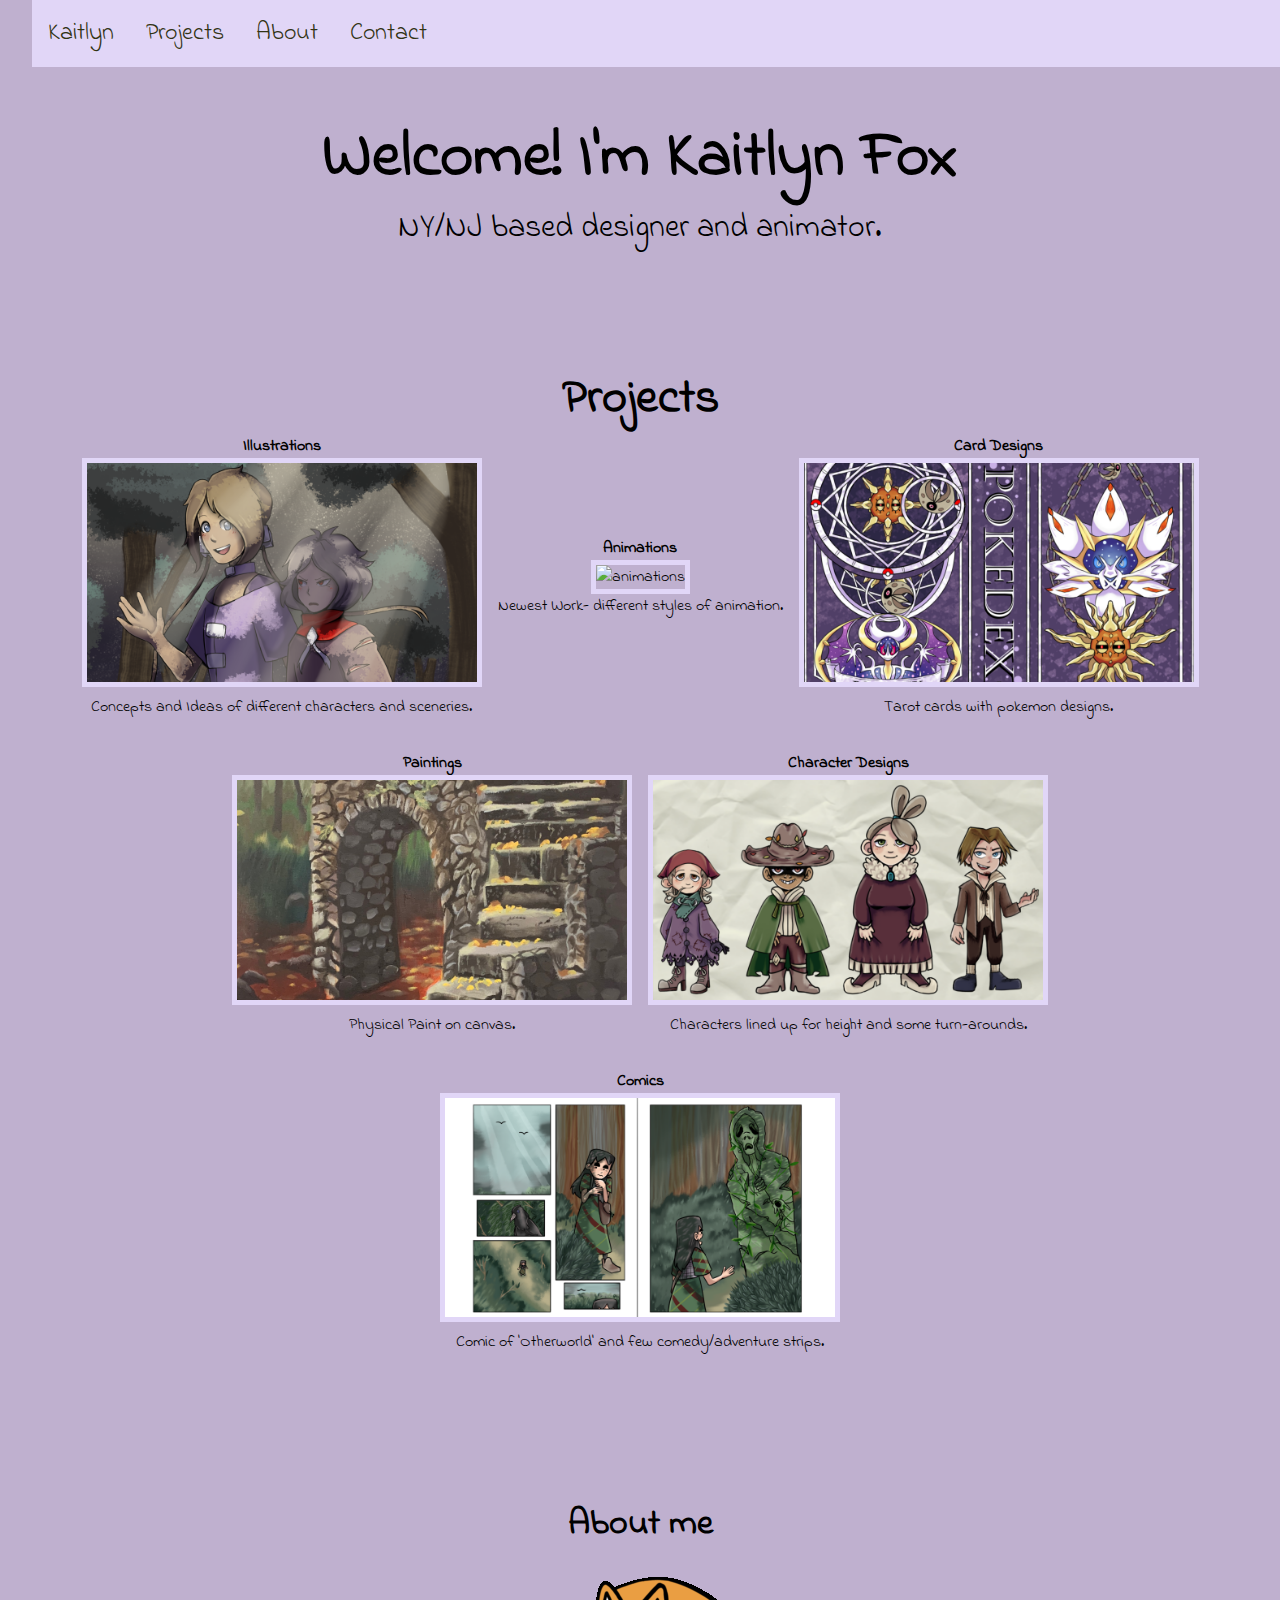
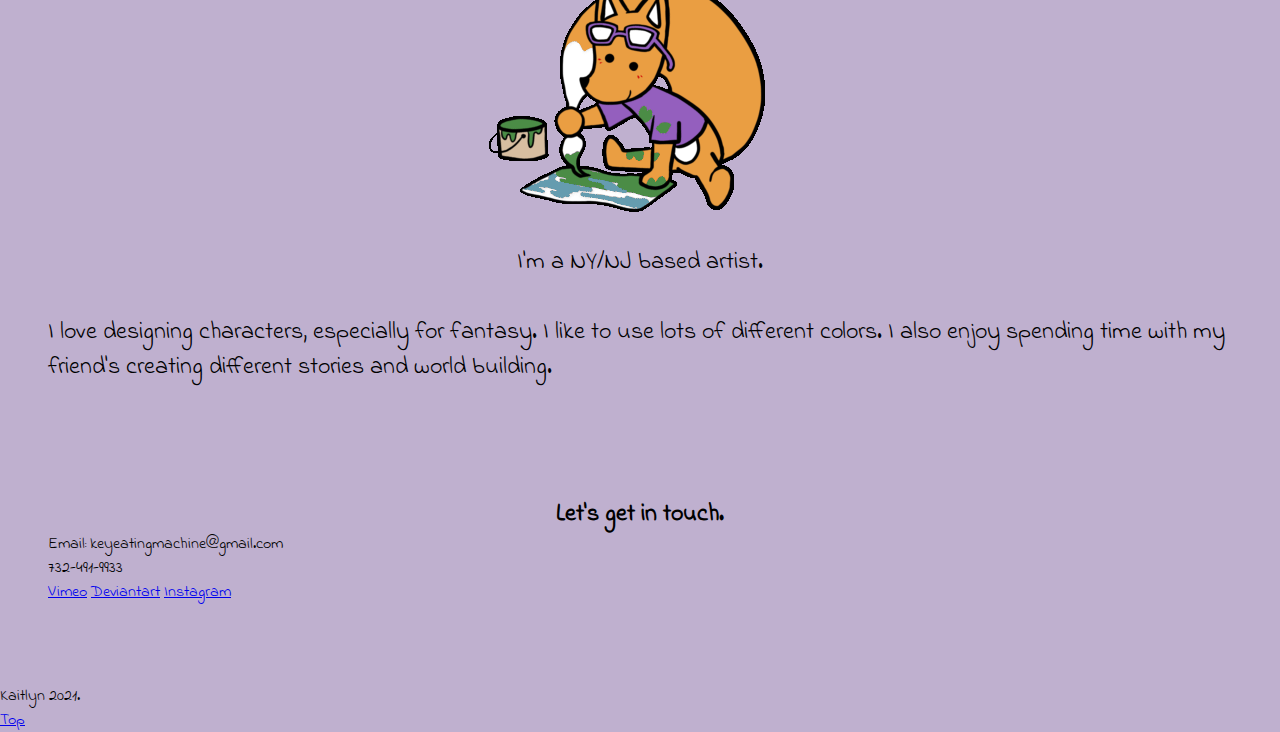
==== index.html @ 07442c0d "Example message here" ====
<!DOCTYPE html>
<html lang="en">
  <head>
    <link rel="preconnect" href="https://fonts.googleapis.com">
<link rel="preconnect" href="https://fonts.gstatic.com" crossorigin>
<link href="https://fonts.googleapis.com/css2?family=Indie+Flower&display=swap" rel="stylesheet">
    <meta charset="UTF-8" />
    <meta http-equiv="X-UA-Compatible" content="IE=edge" />
    <meta name="viewport" content="width=device-width, initial-scale=1.0" />
    <link rel="stylesheet" href="styles.css" />
    <script src="sandbox.js"></script>
    <title>Kaitlyn Fox</title>
  </head>
  <body>
    <div class="wrapper">
      <header>
        <nav>
          <ul class="nav-list">
            <li><a href="index.html">Kaitlyn</a></li>
            <li><a href="#project-section-top">Projects</a></li>
            <li><a href="#about-section-top">About</a></li>
            <li><a href="#contact-section-top">Contact</a></li>
          </ul>
        </nav>
      </header>

      <main id="top-of-page">
        <section class="intro-section">
          <h1>Welcome! I'm Kaitlyn Fox</h1>
          <p>NY/NJ based designer and animator.</p>
        </div>
        </section>

        <section class="project-section" id="project-section-top">
          <h2>Projects</h2>
<div class="photos">
          <div class="project-card">
            <h4>Illustrations</h4>
            <img src="images/characters1.png" alt="illustrations"class=img-1 />
            <p>
              Concepts and Ideas of different characters and sceneries.
            </p>
          </div>

          <div class="project-card">
            <h4>Animations</h4>
            <img src="images/astro-bunny-3-4.gif" alt="animations"class=img-1  />
            <p>
              Newest Work- different styles of animation. 
            </p>
          </div>

          <div class="project-card">
            <h4>Card Designs</h4>
            <a href="cards.html"><img src="images/poke-card-book1.png" alt="pokemon"class=img-1  /></a>
            <p>
             Tarot cards with pokemon designs.
            </p>
          </div>
          <div class="project-card">
            <h4>Paintings</h4>
            <img src="images/paintings1.png"alt="paintings"class=img-1 />
            <p>Physical Paint on canvas.</p>
          </div>
          <div class="project-card">
            <h4>Character Designs</h4>
            <img src="images/designs1.png"alt="designs"class=img-1 />
            <p>Characters lined up for height and some turn-arounds.</p>
          </div>

          <div class="project-card">
            <h4>Comics</h4>
            <a href="comics.html"><img src="images/comic1.png" alt="comic"class=img-1  /></a>
            <p>
              Comic of 'Otherworld' and few comedy/adventure strips.
            </p>
          </div>
          </div>
        </section>

        <section class="about-section" id="about-section-top">
          <h2>About me</h2>
          <div class="img-container">
            <img src="images/fox-brush.gif" alt="fox-brush" />
            <p>I'm a NY/NJ based artist.</p>
          </div>

          <br />

          <p>
            I love designing characters, especially for fantasy. I like to use lots of different colors. I also enjoy spending time with my friend's creating different stories and world building.
          </p>
        </section>

        <section class="contact-section" id="contact-section-top">
          <h2>Let's get in touch.</h2>
          <p>Email: keyeatingmachine@gmail.com</p>
          <p>732-491-9933</p>
          <a href="https://vimeo.com/user146940109">Vimeo</a>
          <a href="https://www.deviantart.com/keyeatingmachine">Deviantart</a>
          <a href="https://www.instagram.com/keyeatingmachine/">Instagram</a>

        </section>
      </main>

      <footer>
        <p>Kaitlyn 2021.</p>
        <a href="#top-of-page">Top</a>
      </footer>
    </div>
  </body>
</html>
---- styles.css ----
/* 1) Add to Reset 
  margin:0;
  padding:0;
*/
/* 2) body - background-color: *your pick* */
/* 3) body - font-family: *you pick* ;
/* 4) section - margin-bottom: 2rem */
/* 5) nav - margin-bottom: 1rem */
/* 6) .nav-list li - margin-right: 2rem;
/* 7).intro-section - text-align: center; */
/* 8) .projects-section - padding: 1rem 0;
/* 9) .project-card - margin-bottom: 1rem;
/* 10) .project-section h2 -text-align: center;

/* RESET */

* {
  margin:0;
  padding:0;
  box-sizing: border-box;
}

body {
  background-color:rgb(191, 176, 207);
  font-family: Georgia, 'Times New Roman', Times, serif;
  font-family: 'Indie Flower', cursive;
}
.img-1{
  width: 400px;
  border: 5px solid rgb(225, 214, 247);
}
.img-1:hover{
  width: 400px;
  border: 6px solid rgb(129, 105, 179);
}
.wrapper {
  padding: 2rem;
}

section {
  margin-bottom: 2rem;
}
nav {
  top: 0;
  width: 100%;
  margin-bottom: 1rem;
  font-family: 'Indie Flower', cursive;
  position: fixed;
  display: flex;
  align-items: baseline;
  justify-content: space-between;
  padding: 1rem;
  background-color: rgb(225, 214, 247);
}
.nav-list {
  list-style: none;
  display:flex;
  font-size: 1.5rem;
  
}
.nav-list li {
  margin-right: 2rem;
}
.nav-list li a {
  text-decoration: none;
  color: #313313;
}

.intro-section {
  /*min-height: 50vh;*/
  padding-top: 5rem;
  text-align: center;
  font-size: 2rem;
}
.project-section h2 {
  text-align: center;
}

.project-section {
  text-align: center;
  padding:3rem;
 
}
.project-card {
  margin-bottom: 1rem;
}
.project-section h2 {
font-size: 3rem;
}
.about-section {
 margin-bottom: 1rem;
 padding:3rem;
font-size: 1.5rem;
}

.about-section h2 {
  text-align: center;
}

.about-section img {
  margin: 0 auto;
}

.img-container {
  text-align: center;
}

.contact-section {
  padding:3rem;
}
.contact-section h2 {
  text-align: center;
  
}

.nav-list a:hover {
  color: rgb(79, 37, 231);
}
.photos {
  display: flex;
  gap:1rem;
  flex-wrap:wrap;
  align-items: center;
  justify-content: center;

}

.img-2{
  height:250px;
  
}
.img-3{
  height:300px;
}
.otherworld h2{
  text-align: center;
  font-size: 3rem;
}
.beginning{
  text-align: center;
}
.pokedex h2{
  text-align: center;
  font-size: 3rem;
}
.project-card:hover {
  transform: scale(1.05);
 
}

@media screen and (min-width:576px){
  body{
    display:grid;
    grid-row: column;
    flex-direction: column;
  }
  
}
@media screen and (max-width:576px){
  body{
    display: flexbox;
    flex: 1fr 1fr 1fr;
    grid-row: column;
    flex-direction: column;
  }
  
}
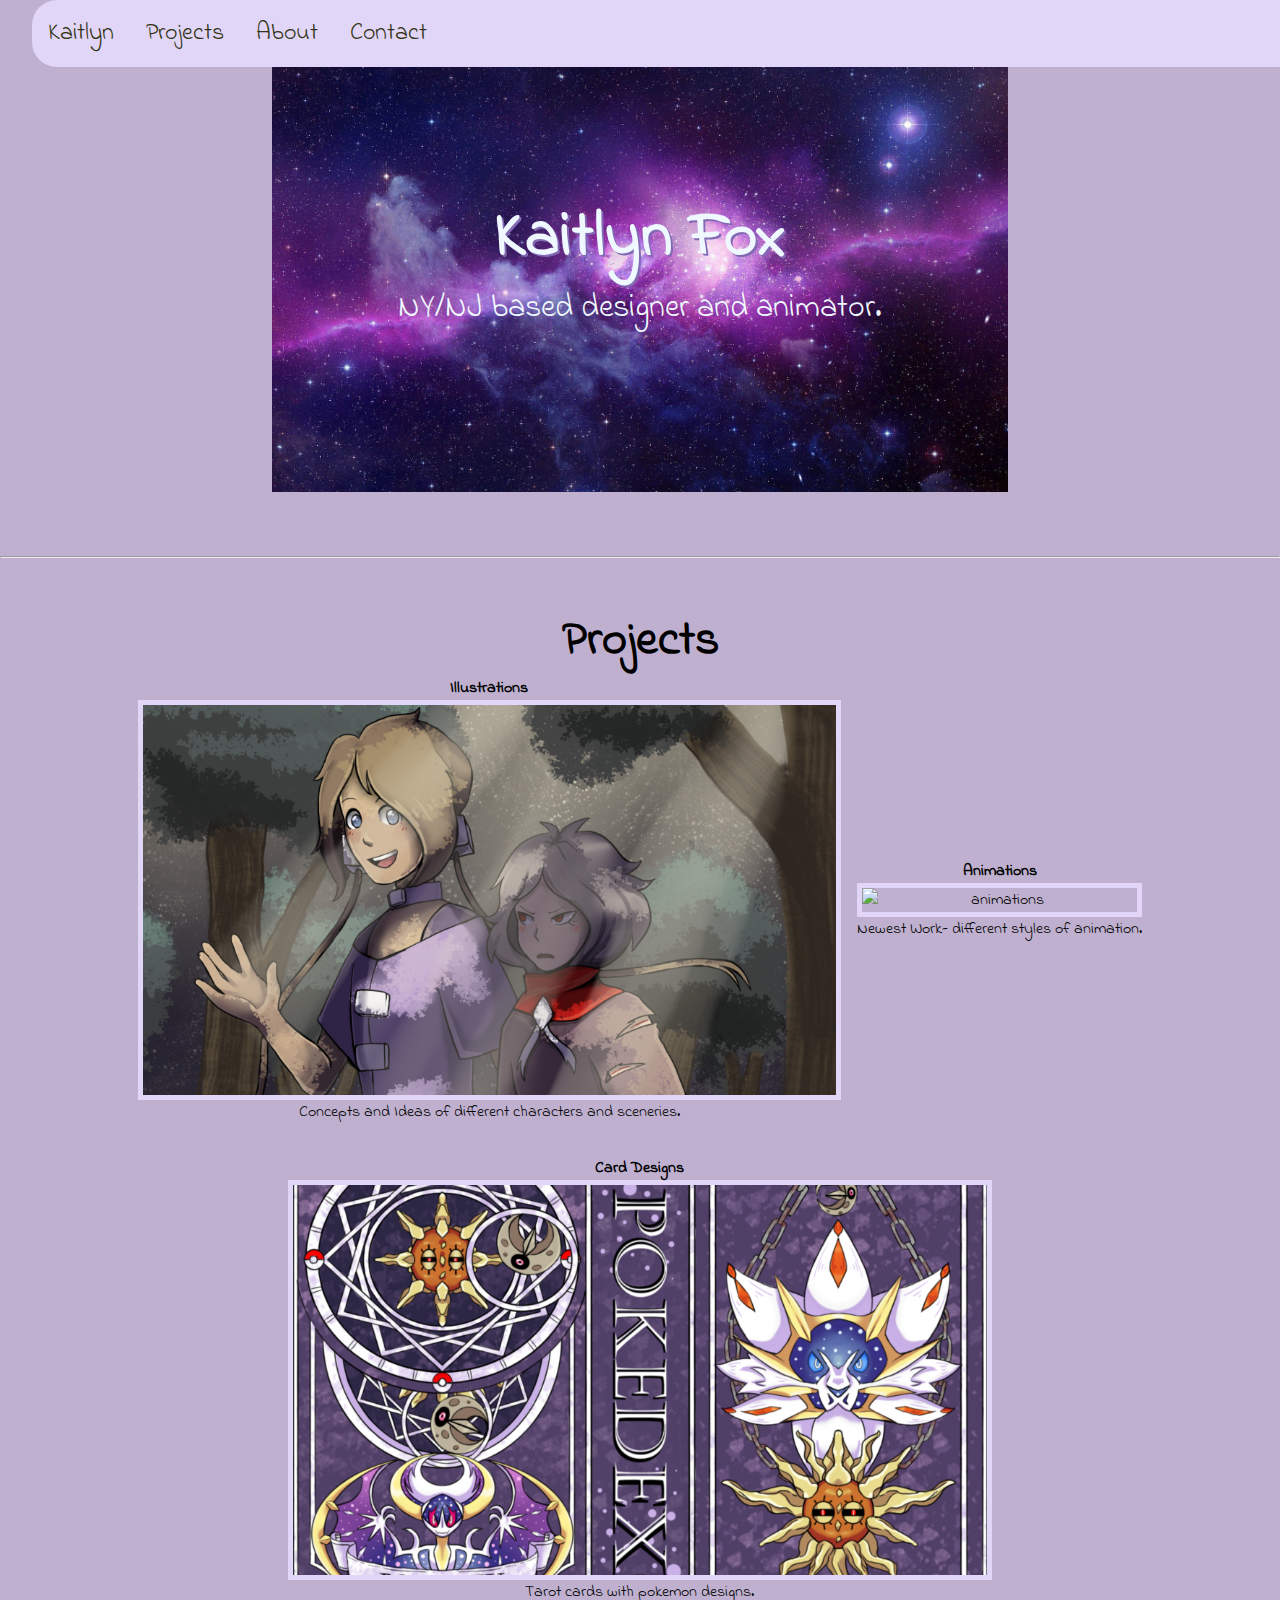
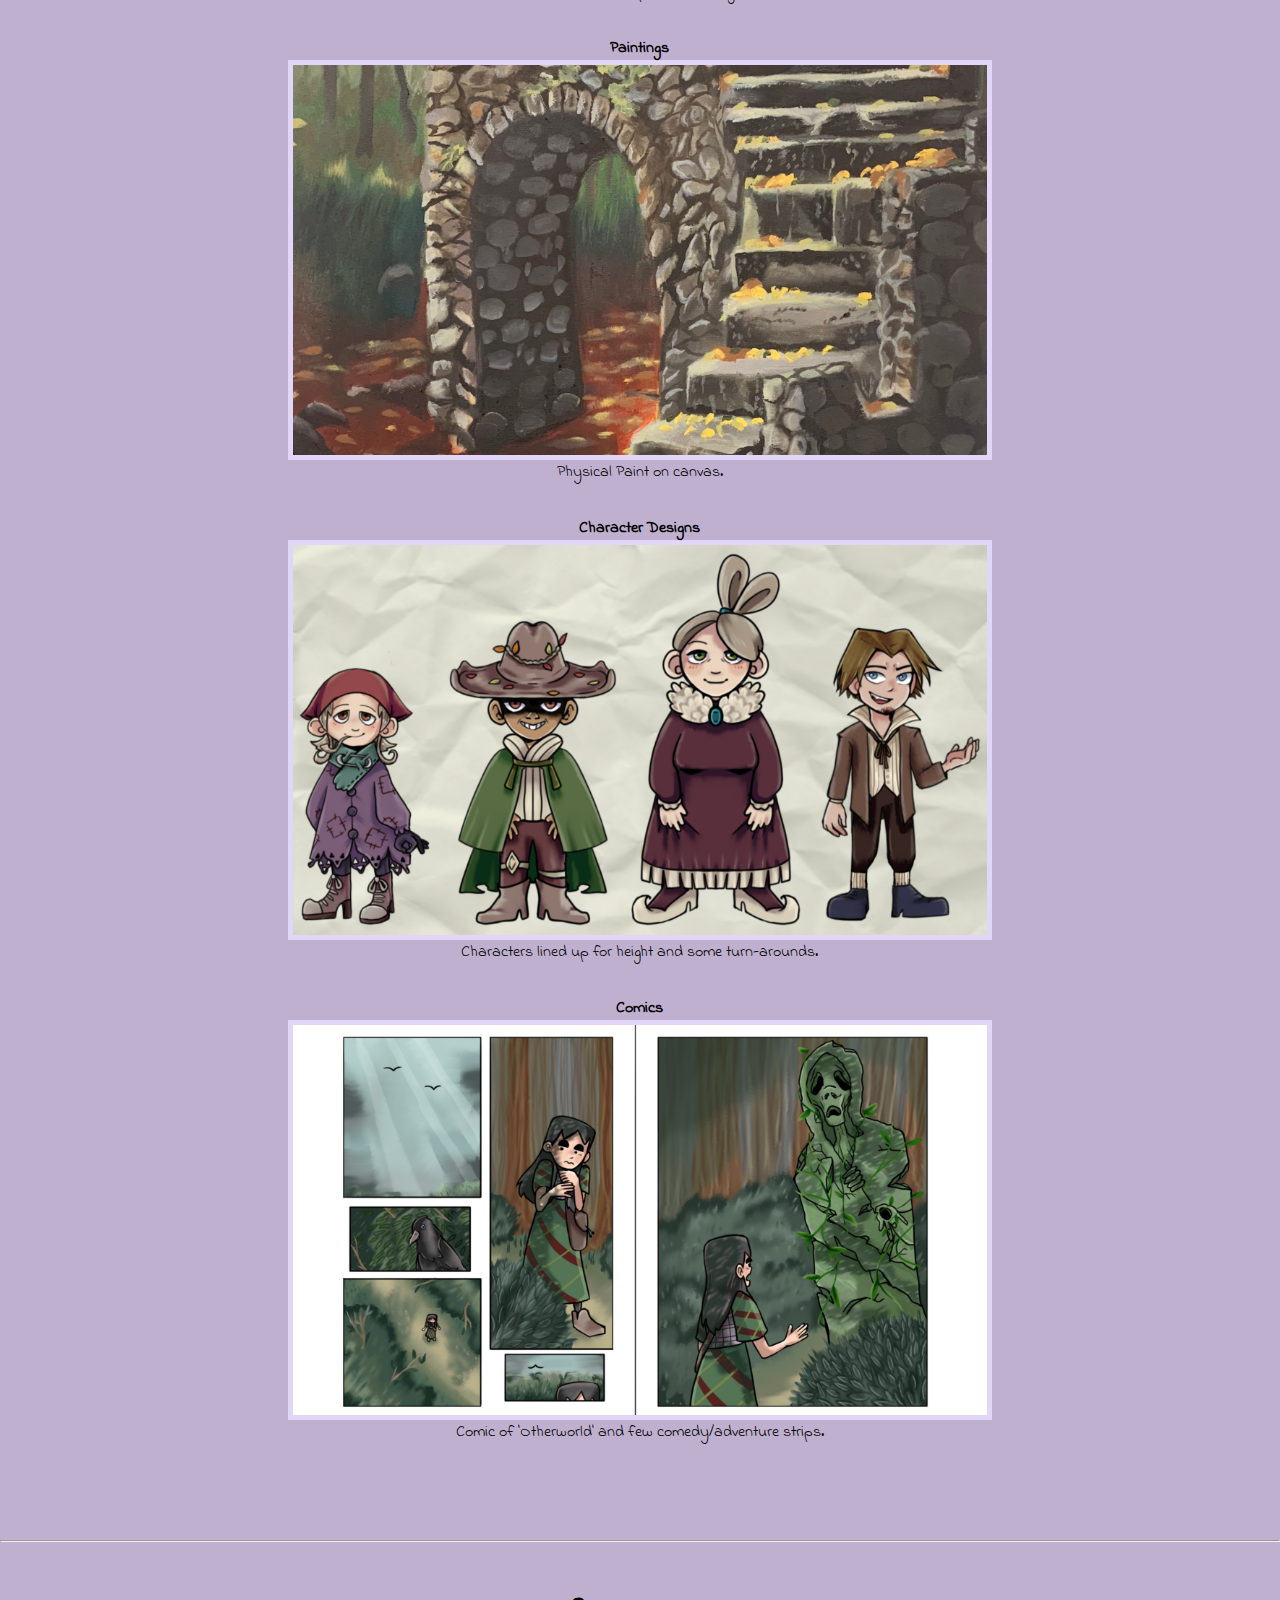
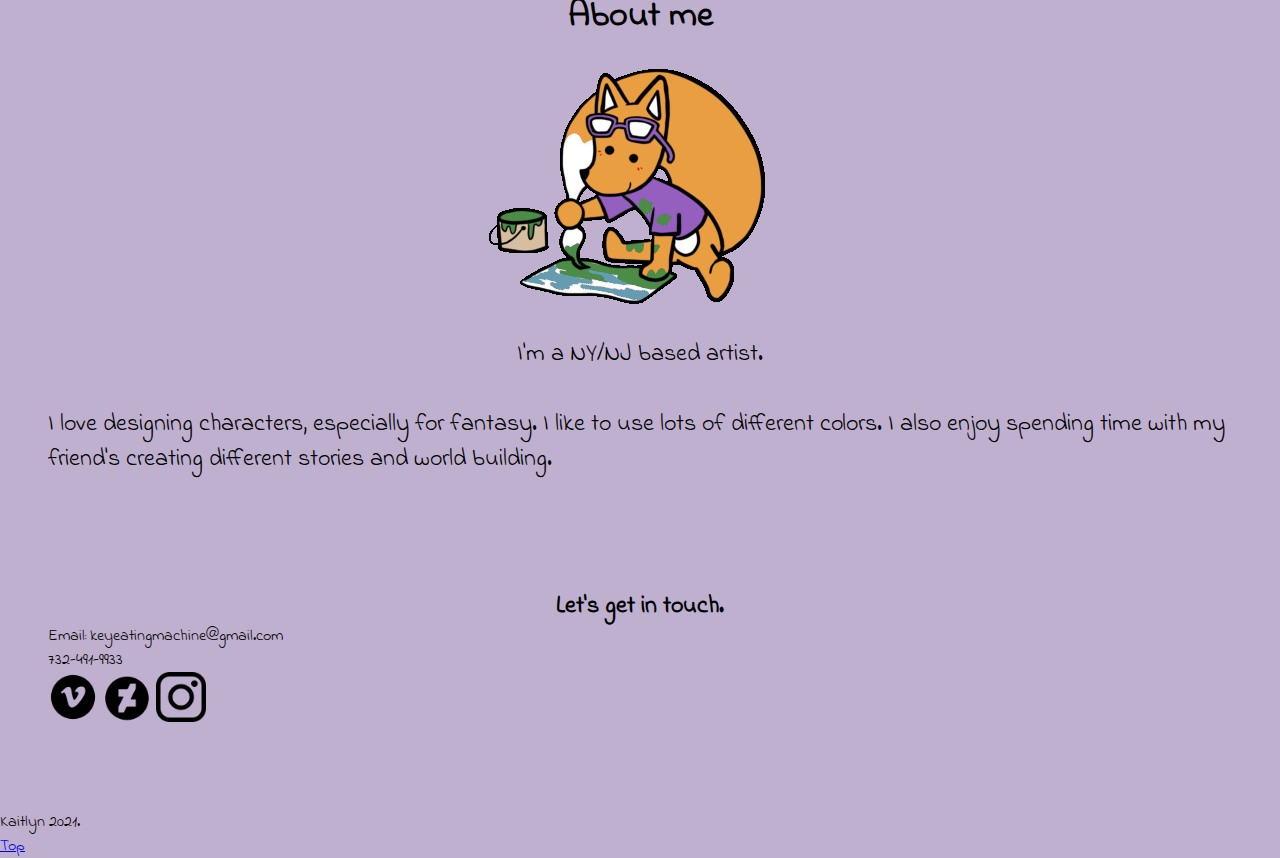
==== commit 35d423ef: "first commit" ====
--- a/index.html
+++ b/index.html
@@ -26,11 +26,13 @@
 
       <main id="top-of-page">
         <section class="intro-section">
-          <h1>Welcome! I'm Kaitlyn Fox</h1>
+          <h1>Kaitlyn Fox</h1>
           <p>NY/NJ based designer and animator.</p>
+         
         </div>
         </section>
-
+      
+<hr />
         <section class="project-section" id="project-section-top">
           <h2>Projects</h2>
 <div class="photos">
@@ -77,7 +79,7 @@
           </div>
           </div>
         </section>
-
+<hr />
         <section class="about-section" id="about-section-top">
           <h2>About me</h2>
           <div class="img-container">
@@ -96,9 +98,9 @@
           <h2>Let's get in touch.</h2>
           <p>Email: keyeatingmachine@gmail.com</p>
           <p>732-491-9933</p>
-          <a href="https://vimeo.com/user146940109">Vimeo</a>
-          <a href="https://www.deviantart.com/keyeatingmachine">Deviantart</a>
-          <a href="https://www.instagram.com/keyeatingmachine/">Instagram</a>
+          <a href="https://vimeo.com/user146940109"><img src="images/icons/vimeo.png" alt="icon"class=icon  /></a>
+          <a href="https://www.deviantart.com/keyeatingmachine"><img src="images/icons/deviantart.png" alt="icon"class=icon  /></a>
+          <a href="https://www.instagram.com/keyeatingmachine/"></a><img src="images/icons/instagram.png" alt="icon"class=icon  /></a>
 
         </section>
       </main>
--- a/styles.css
+++ b/styles.css
@@ -26,12 +26,22 @@
   font-family: 'Indie Flower', cursive;
 }
 .img-1{
-  width: 400px;
+ 
   border: 5px solid rgb(225, 214, 247);
+    display: block;
+    max-height:400px;
+    max-width: 100%;
+    height: auto;
+}
+.replace{
+  width: 50px;
 }
 .img-1:hover{
-  width: 400px;
+  width: 650px;
   border: 6px solid rgb(129, 105, 179);
+}
+.wrapper2{
+  padding:2rem;
 }
 .wrapper {
   padding: 2rem;
@@ -51,6 +61,8 @@
   justify-content: space-between;
   padding: 1rem;
   background-color: rgb(225, 214, 247);
+  border-radius: 25px;
+  z-index: 9999;
 }
 .nav-list {
   list-style: none;
@@ -68,9 +80,18 @@
 
 .intro-section {
   /*min-height: 50vh;*/
-  padding-top: 5rem;
+  padding-top: 10rem;
+  padding-bottom: 10rem;
   text-align: center;
   font-size: 2rem;
+  color: aliceblue;
+  background-image: url("replace/1324653.jpg");
+  background-repeat: no-repeat;
+  background-size: contain;
+  background-position: center;
+  
+  
+  border:rgb(129, 105, 179);
 }
 .project-section h2 {
   text-align: center;
@@ -83,6 +104,7 @@
 }
 .project-card {
   margin-bottom: 1rem;
+  
 }
 .project-section h2 {
 font-size: 3rem;
@@ -114,7 +136,7 @@
 }
 
 .nav-list a:hover {
-  color: rgb(79, 37, 231);
+  color: rgb(129, 105, 179);
 }
 .photos {
   display: flex;
@@ -153,8 +175,8 @@
     display:grid;
     grid-row: column;
     flex-direction: column;
+    
   }
-  
 }
 @media screen and (max-width:576px){
   body{
@@ -164,4 +186,10 @@
     flex-direction: column;
   }
   
+}
+.icon{
+  height: 50px;
+}
+h1{
+  text-shadow: 2px 2px rgb(129, 105, 179);
 }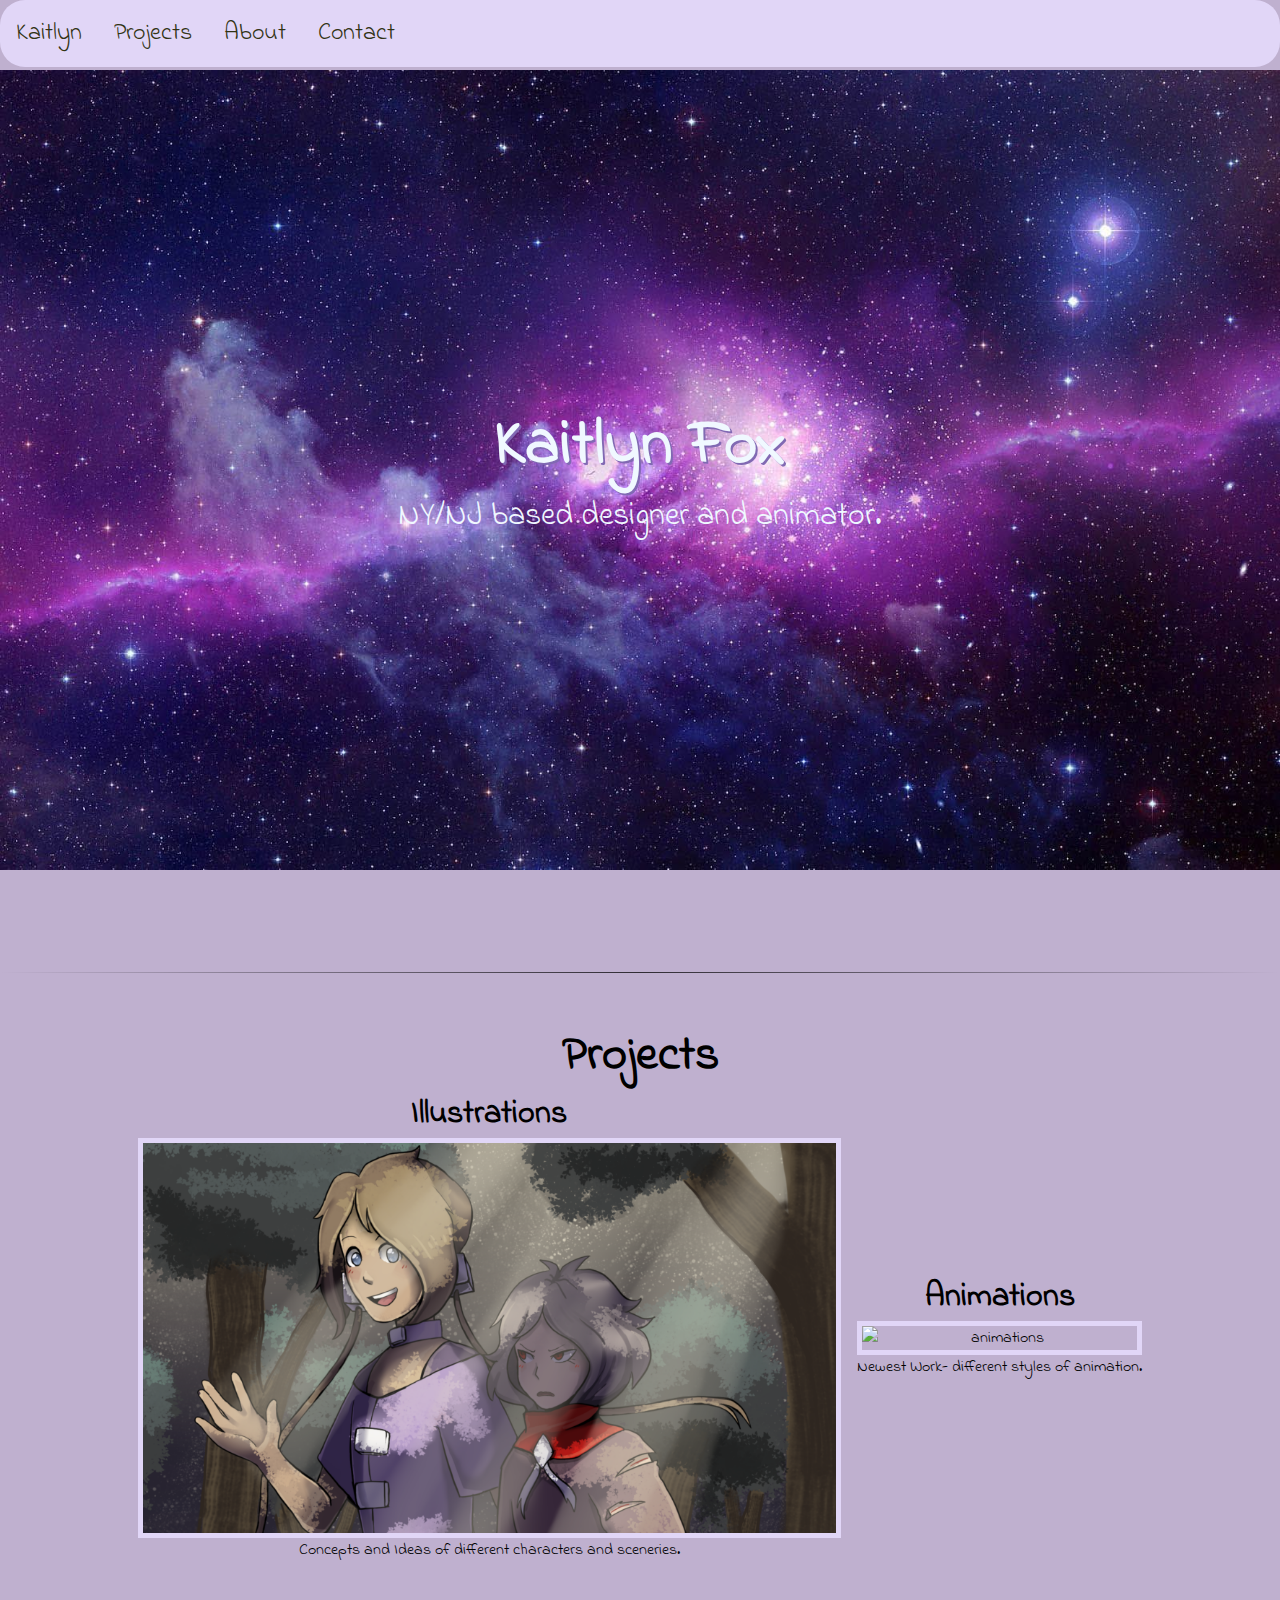
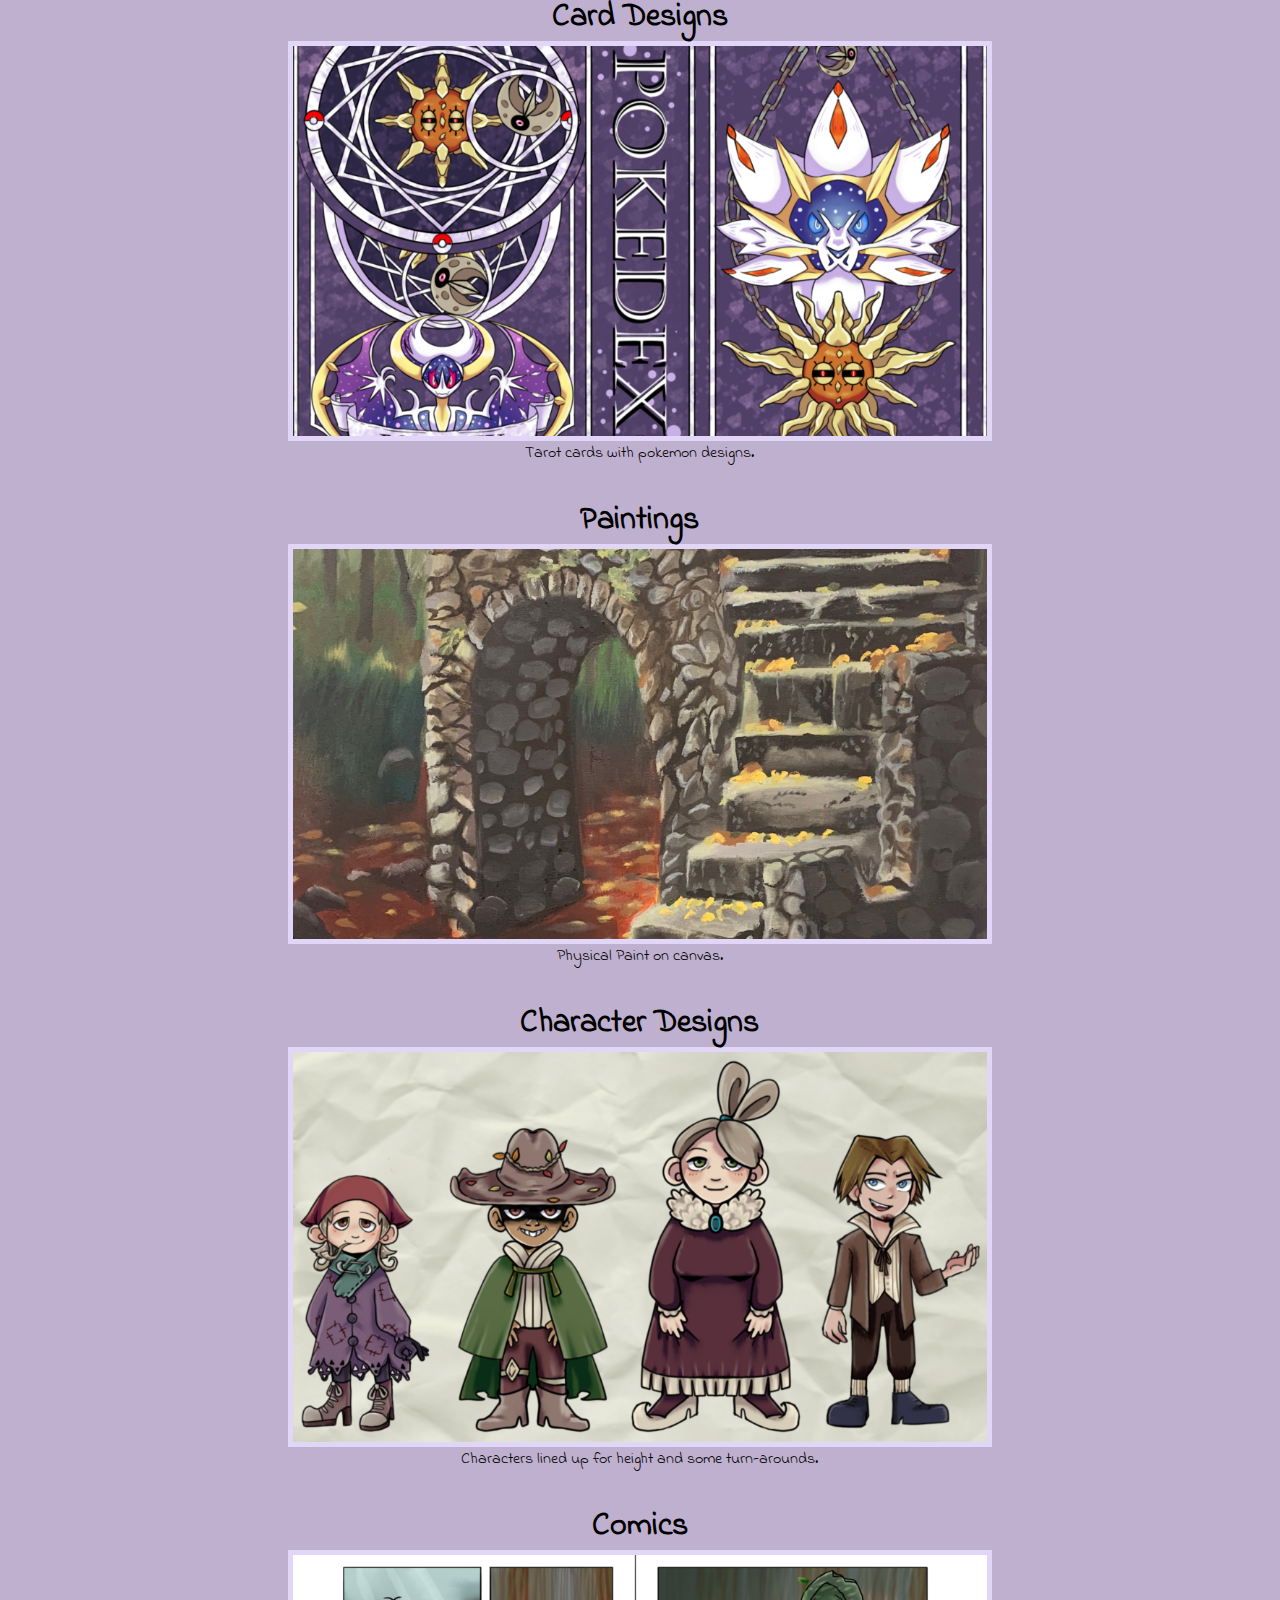
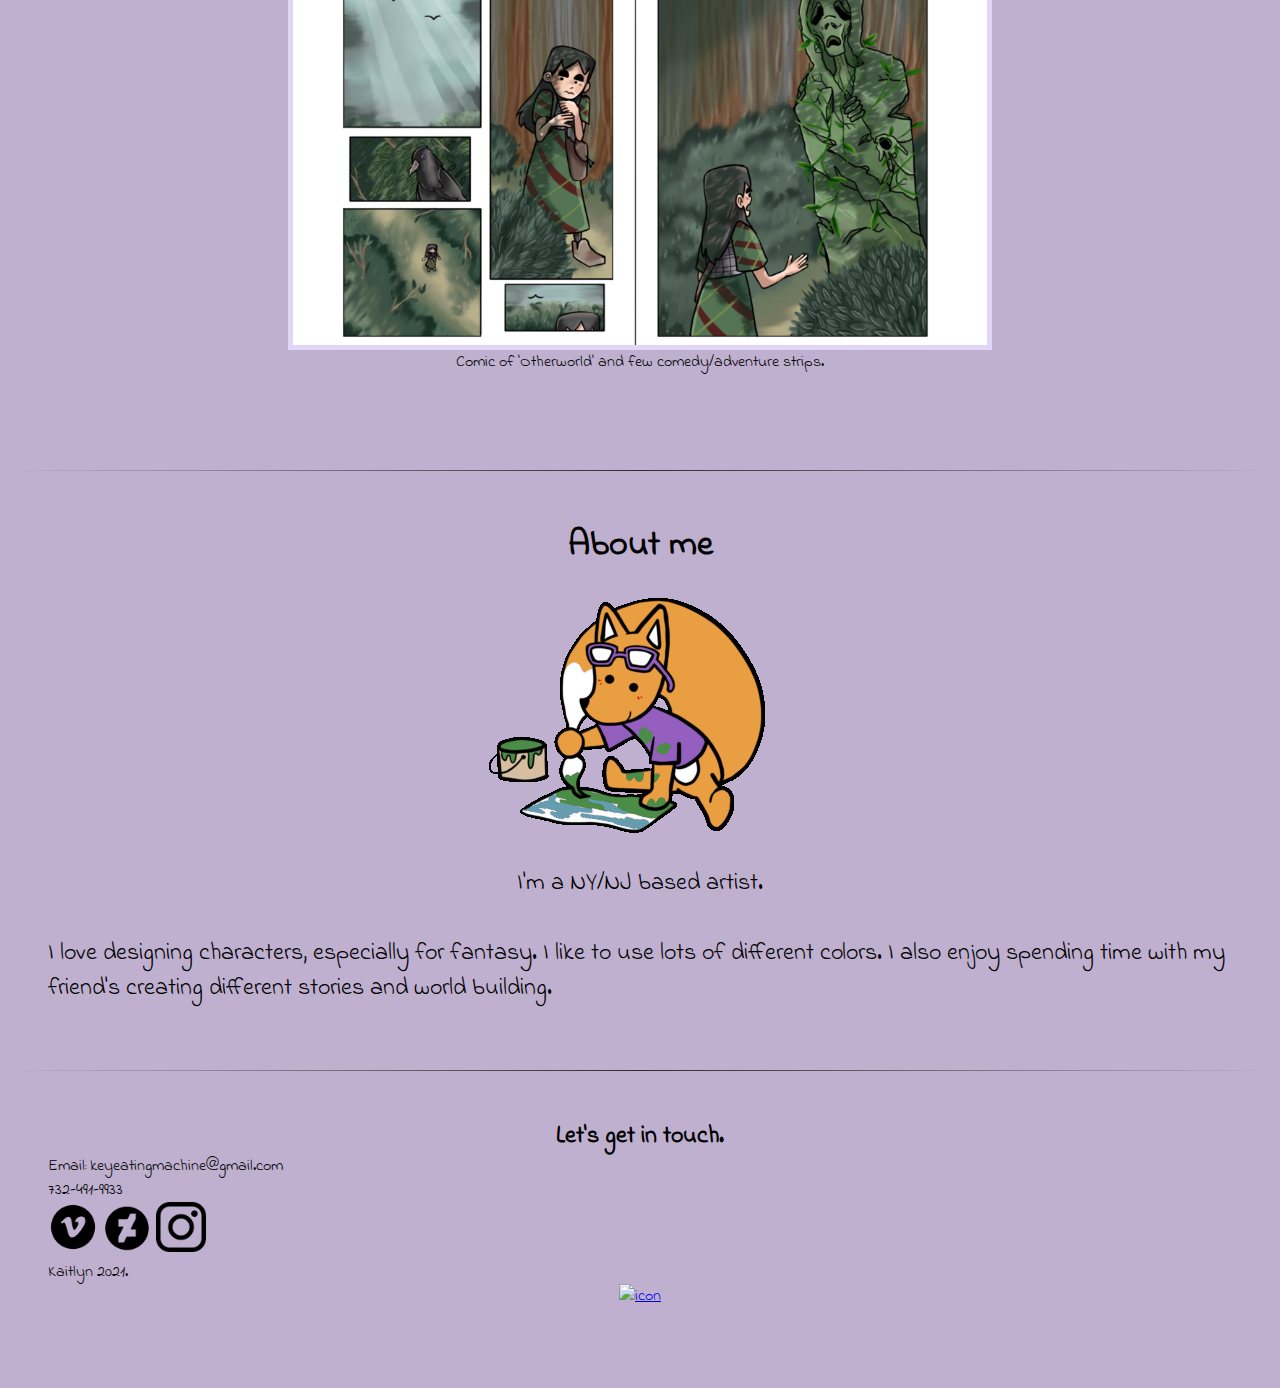
==== commit 55f6e8ba: "Add files via upload" ====
--- a/index.html
+++ b/index.html
@@ -93,7 +93,7 @@
             I love designing characters, especially for fantasy. I like to use lots of different colors. I also enjoy spending time with my friend's creating different stories and world building.
           </p>
         </section>
-
+<hr/>
         <section class="contact-section" id="contact-section-top">
           <h2>Let's get in touch.</h2>
           <p>Email: keyeatingmachine@gmail.com</p>
@@ -102,13 +102,16 @@
           <a href="https://www.deviantart.com/keyeatingmachine"><img src="images/icons/deviantart.png" alt="icon"class=icon  /></a>
           <a href="https://www.instagram.com/keyeatingmachine/"></a><img src="images/icons/instagram.png" alt="icon"class=icon  /></a>
 
-        </section>
+        
       </main>
 
       <footer>
         <p>Kaitlyn 2021.</p>
-        <a href="#top-of-page">Top</a>
+        <div class="bottom" id="bottom">
+        <a href="#top-of-page"><img src="images/icons/arrow.png" alt="icon"class=icon  /></a>
+        </div>
       </footer>
     </div>
+  </section>
   </body>
 </html>
--- a/styles.css
+++ b/styles.css
@@ -37,14 +37,8 @@
   width: 50px;
 }
 .img-1:hover{
-  width: 650px;
+ transform: scale(1.05);
   border: 6px solid rgb(129, 105, 179);
-}
-.wrapper2{
-  padding:2rem;
-}
-.wrapper {
-  padding: 2rem;
 }
 
 section {
@@ -80,8 +74,8 @@
 
 .intro-section {
   /*min-height: 50vh;*/
-  padding-top: 10rem;
-  padding-bottom: 10rem;
+  padding-top: 25rem;
+  padding-bottom: 25rem;
   text-align: center;
   font-size: 2rem;
   color: aliceblue;
@@ -89,6 +83,7 @@
   background-repeat: no-repeat;
   background-size: contain;
   background-position: center;
+  background-size: 100%;
   
   
   border:rgb(129, 105, 179);
@@ -192,4 +187,15 @@
 }
 h1{
   text-shadow: 2px 2px rgb(129, 105, 179);
+}
+hr {
+  border: 0;
+    height: 1px;
+    background-image: linear-gradient(to right, rgba(0, 0, 0, 0), rgba(0, 0, 0, 0.75), rgba(0, 0, 0, 0));
+}
+h4{
+  font-size: 2rem;
+}
+.bottom{
+  text-align: center;
 }